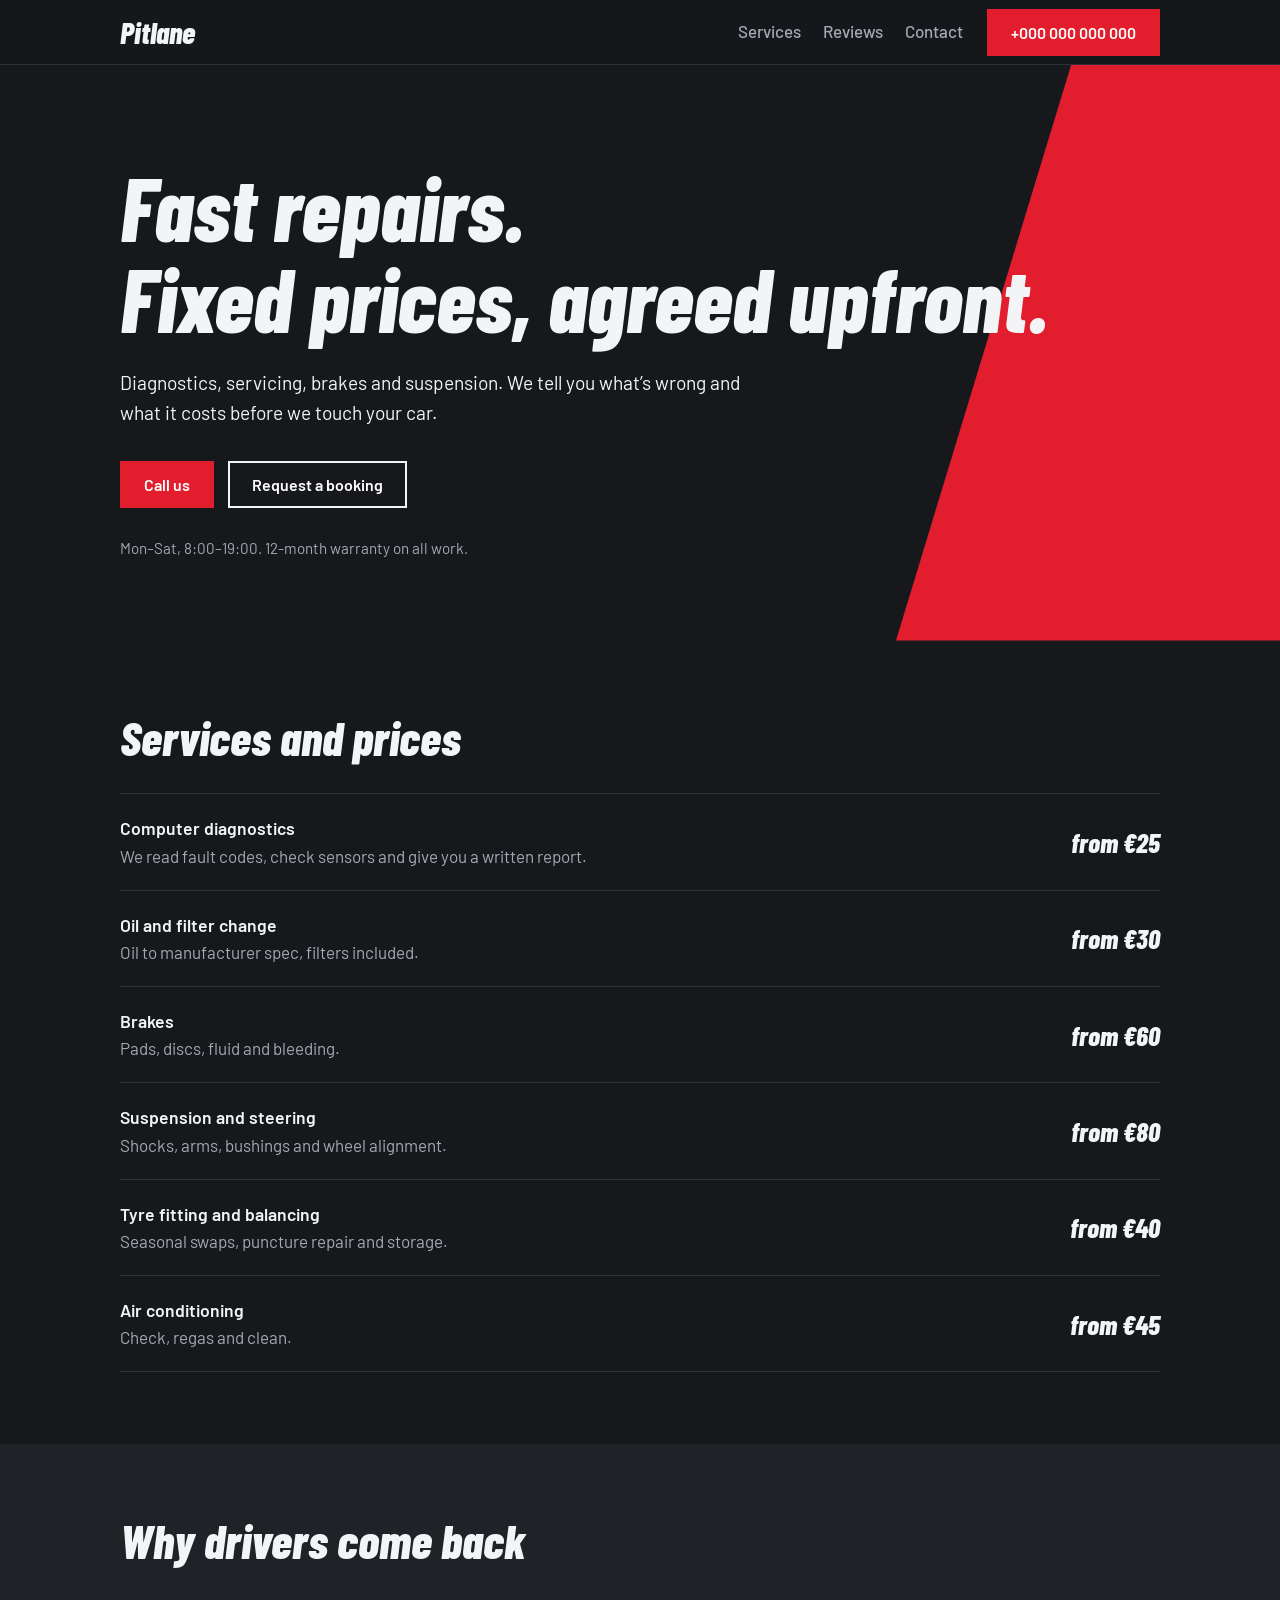
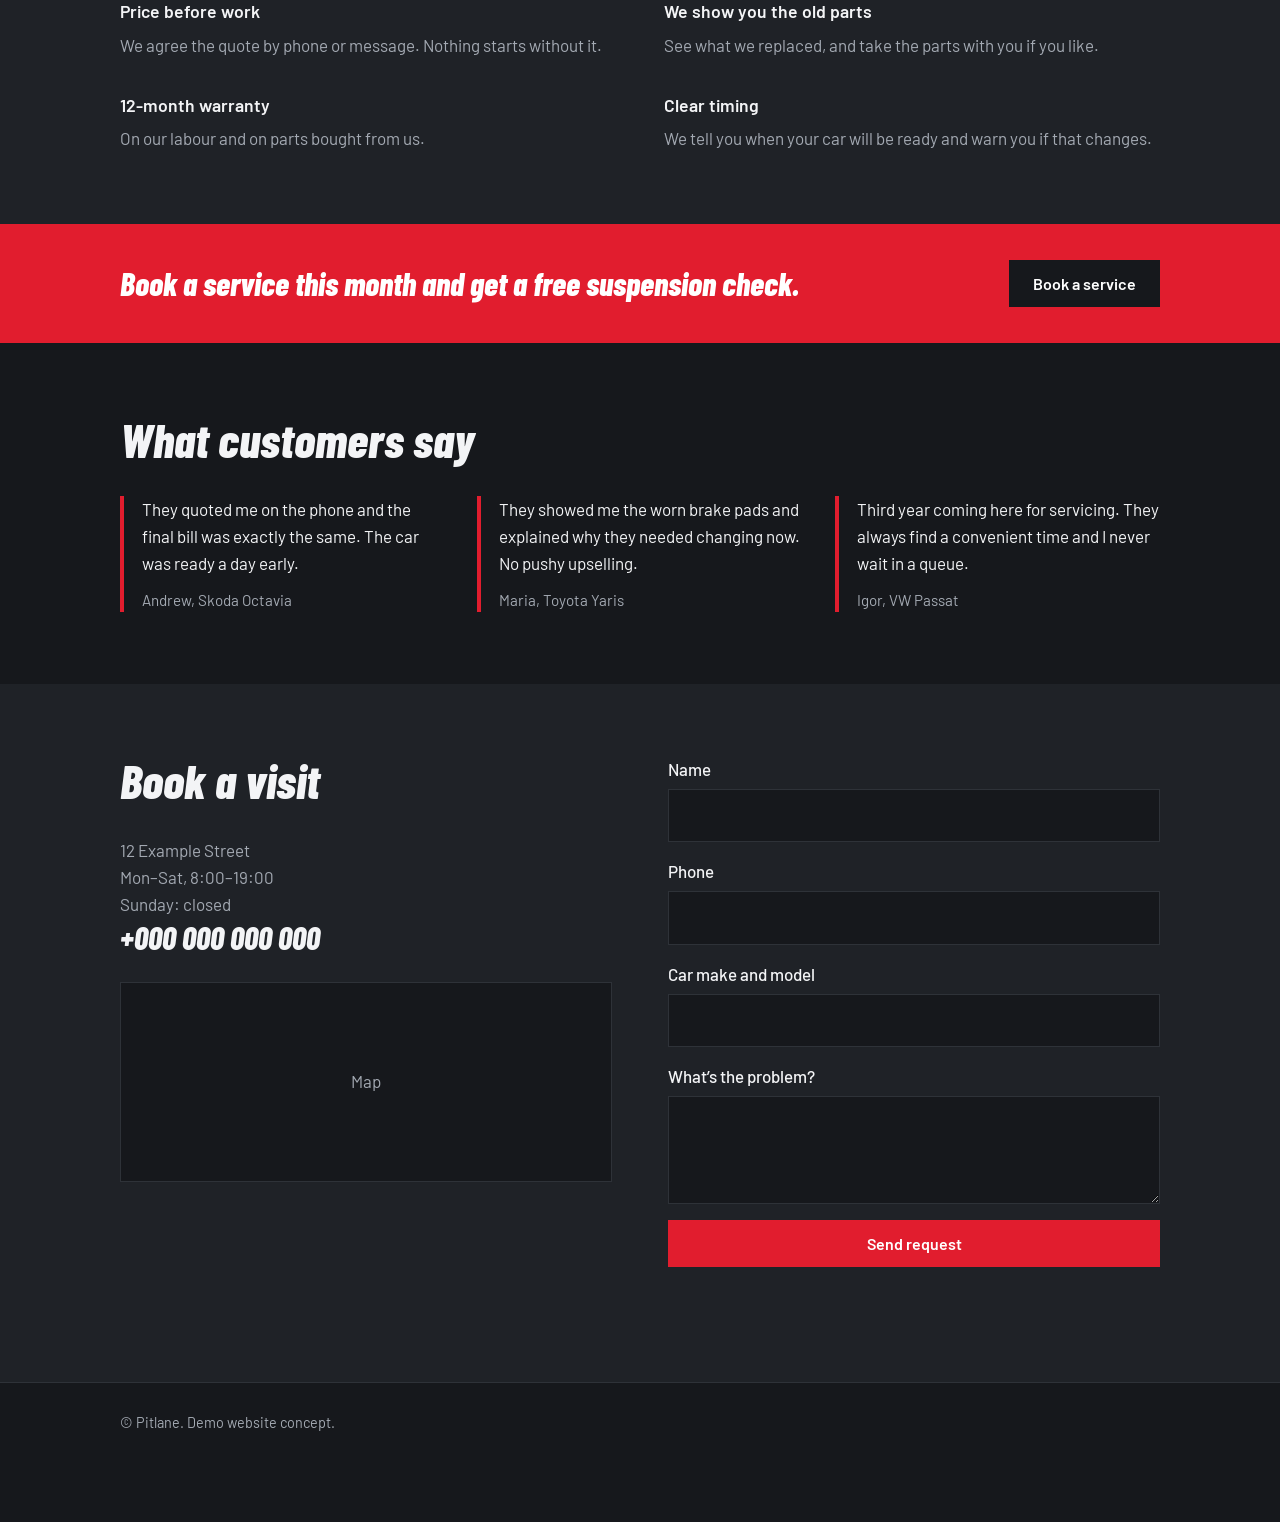
==== index.html @ 25bf28e7 "total" ====
<!DOCTYPE html>
<html lang="en">
<head>
<meta charset="utf-8">
<meta name="viewport" content="width=device-width, initial-scale=1">
<title>Pitlane: auto repair shop</title>
<meta name="description" content="Diagnostics, servicing, brakes and suspension. Fixed prices agreed before any work starts. Book by phone or online.">
<link rel="preconnect" href="https://fonts.googleapis.com">
<link rel="preconnect" href="https://fonts.gstatic.com" crossorigin>
<link href="https://fonts.googleapis.com/css2?family=Barlow+Condensed:ital,wght@1,800&family=Barlow:wght@400;500;600&display=swap" rel="stylesheet">
<link rel="stylesheet" href="style.css">
</head>
<body>

<header class="top">
  <div class="wrap bar">
    <a class="logo" href="#">Pitlane</a>
    <nav aria-label="Sections">
      <a href="#services">Services</a>
      <a href="#reviews">Reviews</a>
      <a href="#contact">Contact</a>
    </nav>
    <a class="btn btn-red" href="tel:+000000000000">+000 000 000 000</a>
  </div>
</header>

<main>
  <section class="hero">
    <div class="wrap">
      <h1>Fast repairs.<br>Fixed prices, agreed upfront.</h1>
      <p class="lead">Diagnostics, servicing, brakes and suspension. We tell you what’s wrong and what it costs before we touch your car.</p>
      <div class="actions">
        <a class="btn btn-red" href="tel:+000000000000">Call us</a>
        <a class="btn btn-line" href="#contact">Request a booking</a>
      </div>
      <p class="meta">Mon–Sat, 8:00–19:00. 12-month warranty on all work.</p>
    </div>
  </section>

  <section class="sec" id="services">
    <div class="wrap">
      <h2>Services and prices</h2>
      <ul class="prices">
        <li><div><h3>Computer diagnostics</h3><p>We read fault codes, check sensors and give you a written report.</p></div><span>from €25</span></li>
        <li><div><h3>Oil and filter change</h3><p>Oil to manufacturer spec, filters included.</p></div><span>from €30</span></li>
        <li><div><h3>Brakes</h3><p>Pads, discs, fluid and bleeding.</p></div><span>from €60</span></li>
        <li><div><h3>Suspension and steering</h3><p>Shocks, arms, bushings and wheel alignment.</p></div><span>from €80</span></li>
        <li><div><h3>Tyre fitting and balancing</h3><p>Seasonal swaps, puncture repair and storage.</p></div><span>from €40</span></li>
        <li><div><h3>Air conditioning</h3><p>Check, regas and clean.</p></div><span>from €45</span></li>
      </ul>
    </div>
  </section>

  <section class="sec alt">
    <div class="wrap">
      <h2>Why drivers come back</h2>
      <div class="why">
        <div><h3>Price before work</h3><p>We agree the quote by phone or message. Nothing starts without it.</p></div>
        <div><h3>We show you the old parts</h3><p>See what we replaced, and take the parts with you if you like.</p></div>
        <div><h3>12-month warranty</h3><p>On our labour and on parts bought from us.</p></div>
        <div><h3>Clear timing</h3><p>We tell you when your car will be ready and warn you if that changes.</p></div>
      </div>
    </div>
  </section>

  <section class="promo">
    <div class="wrap">
      <p>Book a service this month and get a free suspension check.</p>
      <a class="btn btn-dark" href="#contact">Book a service</a>
    </div>
  </section>

  <section class="sec" id="reviews">
    <div class="wrap">
      <h2>What customers say</h2>
      <!-- For a real client, replace with genuine Google reviews -->
      <div class="reviews">
        <blockquote><p>They quoted me on the phone and the final bill was exactly the same. The car was ready a day early.</p><footer>Andrew, Skoda Octavia</footer></blockquote>
        <blockquote><p>They showed me the worn brake pads and explained why they needed changing now. No pushy upselling.</p><footer>Maria, Toyota Yaris</footer></blockquote>
        <blockquote><p>Third year coming here for servicing. They always find a convenient time and I never wait in a queue.</p><footer>Igor, VW Passat</footer></blockquote>
      </div>
    </div>
  </section>

  <section class="sec alt" id="contact">
    <div class="wrap contact">
      <div>
        <h2>Book a visit</h2>
        <p>12 Example Street<br>Mon–Sat, 8:00–19:00<br>Sunday: closed</p>
        <p><a class="phone" href="tel:+000000000000">+000 000 000 000</a></p>
        <!-- For a real client, paste the Google Maps iframe here -->
        <div class="map" role="img" aria-label="Map placeholder">Map</div>
      </div>
      <form id="lead" novalidate>
        <label>Name<input name="name" autocomplete="name" required></label>
        <label>Phone<input name="phone" type="tel" autocomplete="tel" required></label>
        <label>Car make and model<input name="car"></label>
        <label>What’s the problem?<textarea name="message" rows="3"></textarea></label>
        <input class="hp" name="website" tabindex="-1" autocomplete="off" aria-hidden="true">
        <button class="btn btn-red" type="submit">Send request</button>
        <p id="note" role="status" aria-live="polite"></p>
      </form>
    </div>
  </section>
</main>

<footer class="foot"><div class="wrap">© Pitlane. Demo website concept.</div></footer>
<a class="callbar" href="tel:+000000000000">Call us</a>

<script src="script.js"></script>
</body>
</html>
---- style.css ----
:root{--bg:#16181c;--panel:#1f2227;--line:#2e3238;--text:#f3f4f6;--muted:#a3a9b2;--red:#e11d2e;color-scheme:dark}
*{box-sizing:border-box;margin:0}
html{scroll-behavior:smooth;scroll-padding-top:72px}
body{background:var(--bg);color:var(--text);font:400 17px/1.6 Barlow,system-ui,sans-serif;padding-bottom:60px}
a{color:inherit}
:focus-visible{outline:3px solid var(--red);outline-offset:2px}
.wrap{max-width:1080px;margin:0 auto;padding:0 20px}
h1,h2,.logo{font-family:"Barlow Condensed","Arial Narrow",sans-serif;font-style:italic;font-weight:800;line-height:1.02}
h2{font-size:clamp(2rem,5vw,3rem);margin-bottom:32px}
h3{font-size:1.1rem;font-weight:600}
p{color:var(--muted)}

/* Шапка */
.top{position:sticky;top:0;z-index:10;background:rgba(22,24,28,.94);border-bottom:1px solid var(--line);backdrop-filter:blur(8px)}
.bar{display:flex;align-items:center;gap:24px;height:64px}
.logo{font-size:1.9rem;text-decoration:none;margin-right:auto}
nav{display:flex;gap:22px}
nav a{text-decoration:none;color:var(--muted);font-weight:500}
nav a:hover{color:var(--text)}

/* Кнопки */
.btn{display:inline-block;padding:12px 22px;border:2px solid transparent;font:600 1rem Barlow,sans-serif;text-decoration:none;cursor:pointer;color:#fff}
.btn-red{background:var(--red)}
.btn-red:hover{background:#c1121f}
.btn-line{border-color:var(--text)}
.btn-line:hover{background:var(--text);color:var(--bg)}
.btn-dark{background:var(--bg)}

/* Главный экран */
.hero{position:relative;overflow:hidden;padding:96px 0 80px}
.hero::after{content:"";position:absolute;top:0;right:-6%;bottom:0;width:36%;background:var(--red);clip-path:polygon(38% 0,100% 0,100% 100%,0 100%)}
.hero .wrap{position:relative;z-index:1}
.hero h1{font-size:clamp(2.8rem,8vw,5.6rem);max-width:11em;animation:slide .6s ease-out}
.lead{font-size:1.2rem;max-width:34em;margin:24px 0 32px;color:var(--text)}
.actions{display:flex;flex-wrap:wrap;gap:14px}
.meta{margin-top:28px;font-size:.95rem}
@keyframes slide{from{opacity:0;transform:translateX(-32px)}to{opacity:1;transform:none}}

/* Секции */
.sec{padding:72px 0}
.alt{background:var(--panel)}

/* Цены */
.prices{list-style:none;padding:0;border-top:1px solid var(--line)}
.prices li{display:flex;justify-content:space-between;align-items:center;gap:20px;padding:20px 0;border-bottom:1px solid var(--line)}
.prices span{font:italic 800 1.7rem "Barlow Condensed",sans-serif;white-space:nowrap}

/* Почему мы */
.why{display:grid;grid-template-columns:repeat(2,1fr);gap:32px 48px}
.why h3{margin-bottom:6px}

/* Акция */
.promo{background:var(--red);padding:36px 0}
.promo .wrap{display:flex;flex-wrap:wrap;align-items:center;justify-content:space-between;gap:20px}
.promo p{color:#fff;font:italic 800 clamp(1.4rem,3vw,2rem)/1.15 "Barlow Condensed",sans-serif;max-width:26em}

/* Отзывы */
.reviews{display:grid;grid-template-columns:repeat(3,1fr);gap:32px}
blockquote{border-left:4px solid var(--red);padding-left:18px}
blockquote p{color:var(--text)}
blockquote footer{margin-top:10px;color:var(--muted);font-size:.95rem}

/* Контакты и форма */
.contact{display:grid;grid-template-columns:1fr 1fr;gap:56px}
.phone{font:italic 800 2rem "Barlow Condensed",sans-serif;text-decoration:none;color:var(--text)}
.map{margin-top:24px;height:200px;background:var(--bg);border:1px solid var(--line);display:grid;place-items:center;color:var(--muted)}
form{display:grid;gap:16px}
label{display:grid;gap:6px;font-weight:500}
input,textarea{width:100%;padding:12px;background:var(--bg);border:1px solid var(--line);color:var(--text);font:inherit}
input:focus,textarea:focus{border-color:var(--red)}
.hp{position:absolute;left:-9999px}
#note{min-height:1.6em}
.foot{padding:28px 0;border-top:1px solid var(--line);font-size:.9rem;color:var(--muted)}

/* Кнопка звонка на телефоне */
.callbar{display:none}

@media (max-width:760px){
  nav{display:none}
  .hero{padding:64px 0 56px}
  .hero::after{width:12%}
  .hero .wrap{padding-right:14%}
  .why,.reviews,.contact{grid-template-columns:1fr}
  .contact{gap:40px}
  .callbar{display:block;position:fixed;left:0;right:0;bottom:0;z-index:20;padding:16px 16px calc(16px + env(safe-area-inset-bottom,0px));background:var(--red);color:#fff;text-align:center;font-weight:600;text-decoration:none}
}
@media (prefers-reduced-motion:reduce){.hero h1{animation:none}html{scroll-behavior:auto}}
img,iframe{max-width:100%}

/* Tablet */
@media (min-width:761px) and (max-width:1024px){
  nav{gap:16px}
  .hero::after{width:30%}
  .reviews{grid-template-columns:repeat(2,1fr)}
  .reviews blockquote:last-child{grid-column:1/-1}
  .contact{gap:32px}
}

/* Small phones */
@media (max-width:760px){
  .bar{gap:12px}
  .bar .btn{padding:10px 14px;font-size:.95rem}
  .prices span{font-size:1.4rem}
}
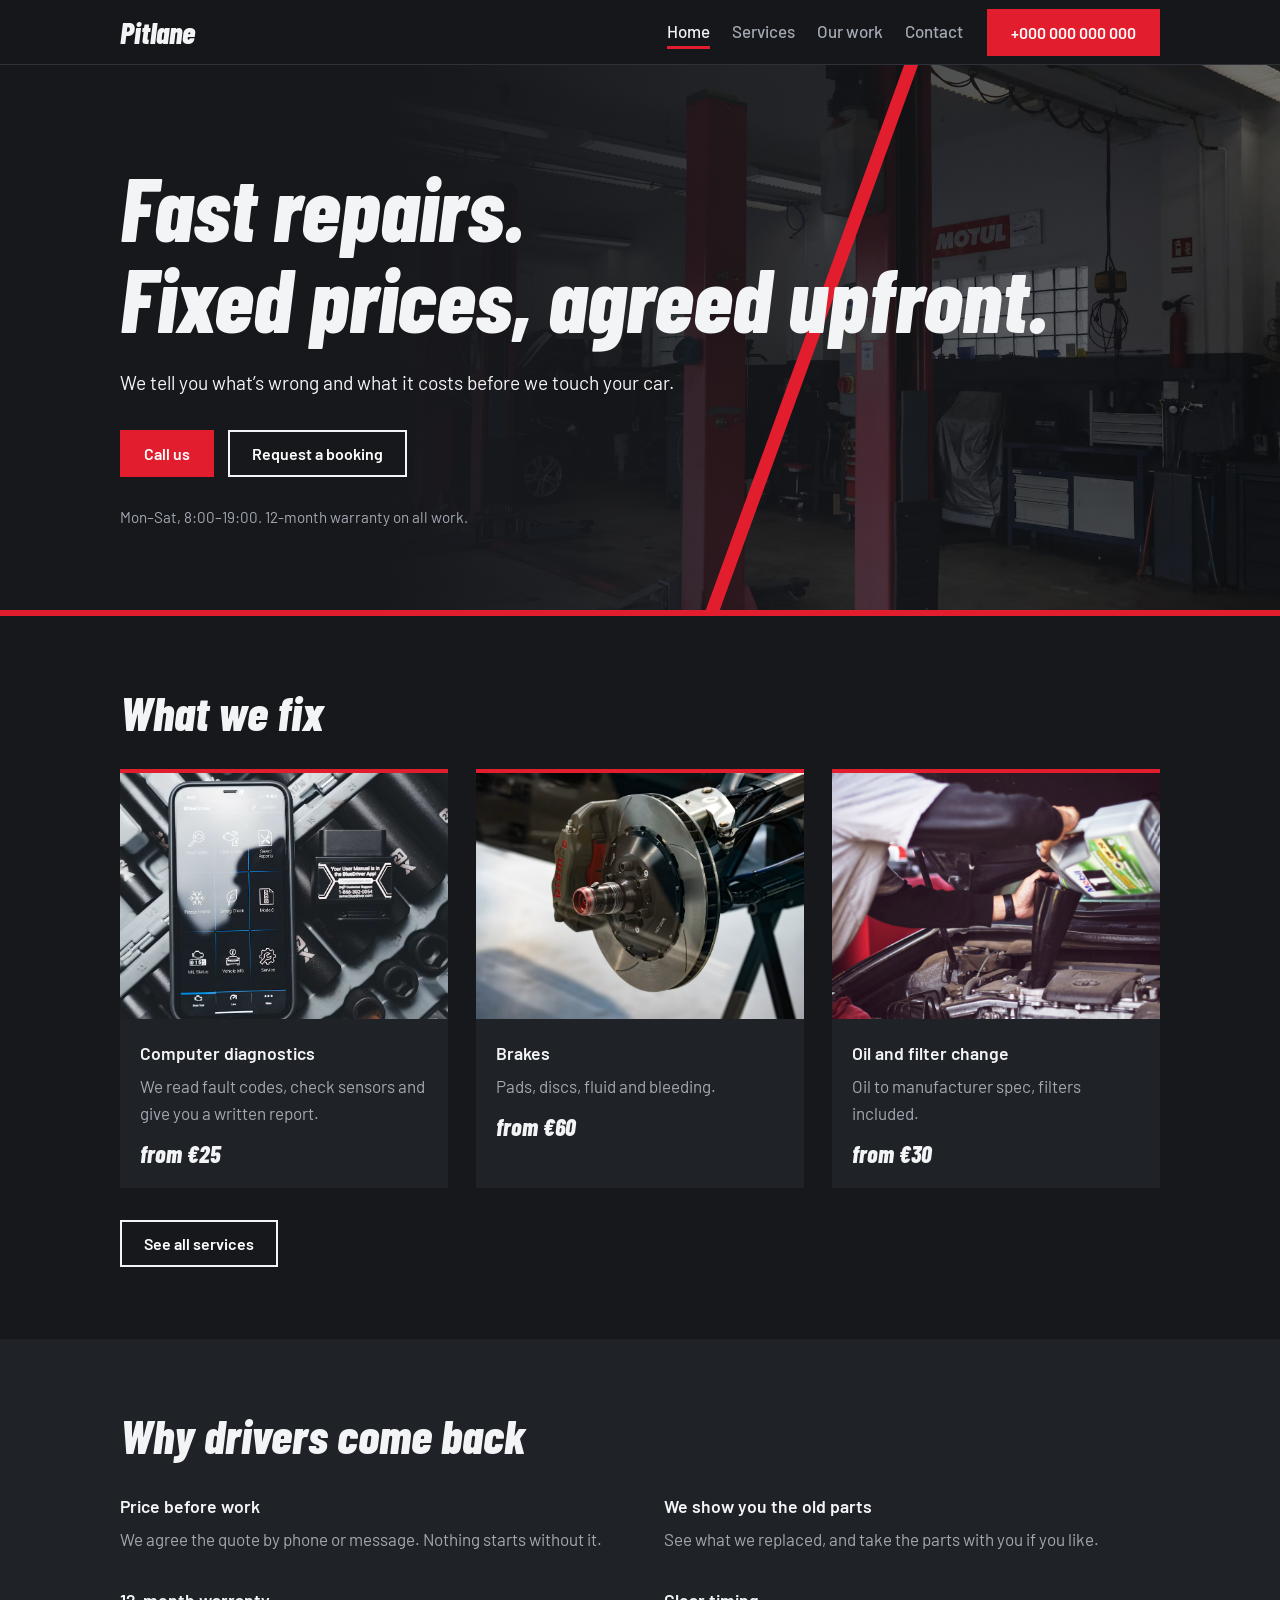
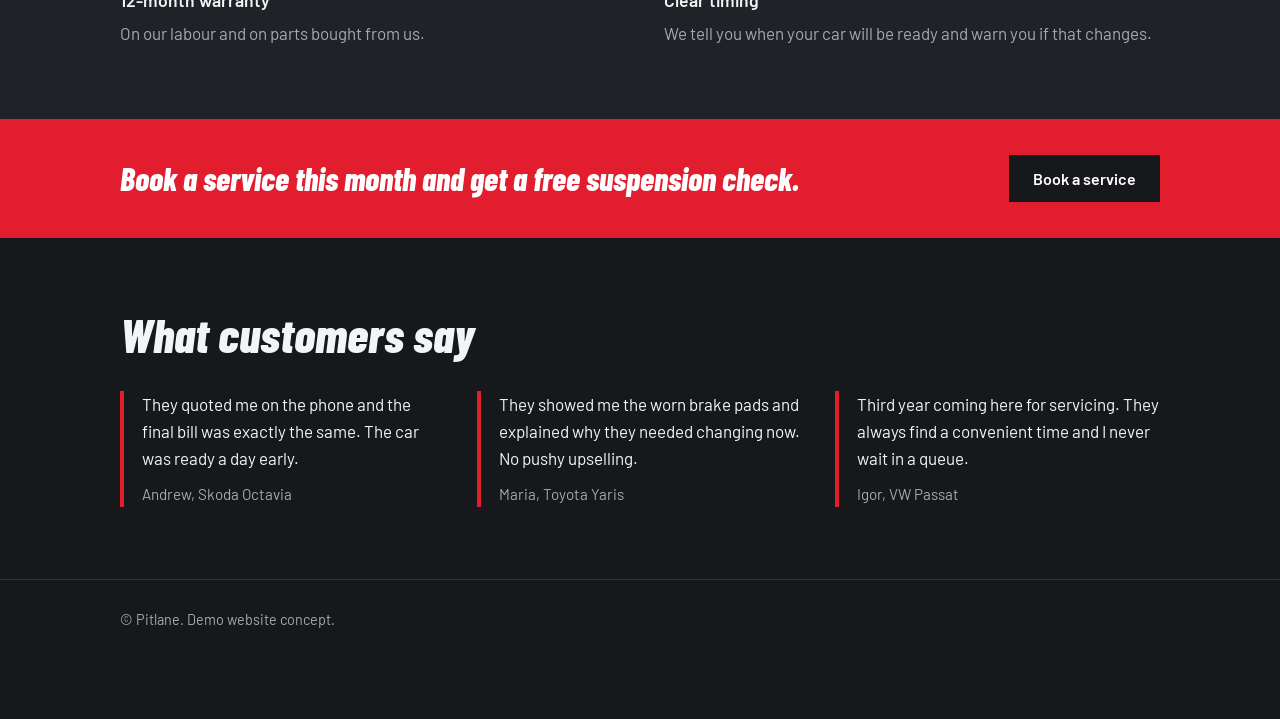
==== commit c4be259a: "total" ====
--- a/index.html
+++ b/index.html
@@ -4,7 +4,7 @@
 <meta charset="utf-8">
 <meta name="viewport" content="width=device-width, initial-scale=1">
 <title>Pitlane: auto repair shop</title>
-<meta name="description" content="Diagnostics, servicing, brakes and suspension. Fixed prices agreed before any work starts. Book by phone or online.">
+<meta name="description" content="Diagnostics, servicing, brakes and suspension. Fixed prices agreed before any work starts.">
 <link rel="preconnect" href="https://fonts.googleapis.com">
 <link rel="preconnect" href="https://fonts.gstatic.com" crossorigin>
 <link href="https://fonts.googleapis.com/css2?family=Barlow+Condensed:ital,wght@1,800&family=Barlow:wght@400;500;600&display=swap" rel="stylesheet">
@@ -14,11 +14,12 @@
 
 <header class="top">
   <div class="wrap bar">
-    <a class="logo" href="#">Pitlane</a>
-    <nav aria-label="Sections">
-      <a href="#services">Services</a>
-      <a href="#reviews">Reviews</a>
-      <a href="#contact">Contact</a>
+    <a class="logo" href="index.html">Pitlane</a>
+    <nav aria-label="Main">
+      <a href="index.html" aria-current="page">Home</a>
+      <a href="services.html">Services</a>
+      <a href="gallery.html">Our work</a>
+      <a href="contact.html">Contact</a>
     </nav>
     <a class="btn btn-red" href="tel:+000000000000">+000 000 000 000</a>
   </div>
@@ -28,26 +29,33 @@
   <section class="hero">
     <div class="wrap">
       <h1>Fast repairs.<br>Fixed prices, agreed upfront.</h1>
-      <p class="lead">Diagnostics, servicing, brakes and suspension. We tell you what’s wrong and what it costs before we touch your car.</p>
+      <p class="lead">We tell you what’s wrong and what it costs before we touch your car.</p>
       <div class="actions">
         <a class="btn btn-red" href="tel:+000000000000">Call us</a>
-        <a class="btn btn-line" href="#contact">Request a booking</a>
+        <a class="btn btn-line" href="contact.html">Request a booking</a>
       </div>
       <p class="meta">Mon–Sat, 8:00–19:00. 12-month warranty on all work.</p>
     </div>
   </section>
 
-  <section class="sec" id="services">
+  <section class="sec">
     <div class="wrap">
-      <h2>Services and prices</h2>
-      <ul class="prices">
-        <li><div><h3>Computer diagnostics</h3><p>We read fault codes, check sensors and give you a written report.</p></div><span>from €25</span></li>
-        <li><div><h3>Oil and filter change</h3><p>Oil to manufacturer spec, filters included.</p></div><span>from €30</span></li>
-        <li><div><h3>Brakes</h3><p>Pads, discs, fluid and bleeding.</p></div><span>from €60</span></li>
-        <li><div><h3>Suspension and steering</h3><p>Shocks, arms, bushings and wheel alignment.</p></div><span>from €80</span></li>
-        <li><div><h3>Tyre fitting and balancing</h3><p>Seasonal swaps, puncture repair and storage.</p></div><span>from €40</span></li>
-        <li><div><h3>Air conditioning</h3><p>Check, regas and clean.</p></div><span>from €45</span></li>
-      </ul>
+      <h2>What we fix</h2>
+      <div class="cards">
+        <article class="card">
+          <img class="photo" src="images/service-diagnostics.jpg" alt="Mechanic running computer diagnostics" loading="lazy">
+          <div><h3>Computer diagnostics</h3><p>We read fault codes, check sensors and give you a written report.</p><p class="from">from €25</p></div>
+        </article>
+        <article class="card">
+          <img class="photo" src="images/service-brakes.jpg" alt="Brake disc and pads" loading="lazy">
+          <div><h3>Brakes</h3><p>Pads, discs, fluid and bleeding.</p><p class="from">from €60</p></div>
+        </article>
+        <article class="card">
+          <img class="photo" src="images/service-oil.jpg" alt="Oil change in progress" loading="lazy">
+          <div><h3>Oil and filter change</h3><p>Oil to manufacturer spec, filters included.</p><p class="from">from €30</p></div>
+        </article>
+      </div>
+      <p class="more"><a class="btn btn-line" href="services.html">See all services</a></p>
     </div>
   </section>
 
@@ -66,11 +74,11 @@
   <section class="promo">
     <div class="wrap">
       <p>Book a service this month and get a free suspension check.</p>
-      <a class="btn btn-dark" href="#contact">Book a service</a>
+      <a class="btn btn-dark" href="contact.html">Book a service</a>
     </div>
   </section>
 
-  <section class="sec" id="reviews">
+  <section class="sec">
     <div class="wrap">
       <h2>What customers say</h2>
       <!-- For a real client, replace with genuine Google reviews -->
@@ -81,32 +89,9 @@
       </div>
     </div>
   </section>
-
-  <section class="sec alt" id="contact">
-    <div class="wrap contact">
-      <div>
-        <h2>Book a visit</h2>
-        <p>12 Example Street<br>Mon–Sat, 8:00–19:00<br>Sunday: closed</p>
-        <p><a class="phone" href="tel:+000000000000">+000 000 000 000</a></p>
-        <!-- For a real client, paste the Google Maps iframe here -->
-        <div class="map" role="img" aria-label="Map placeholder">Map</div>
-      </div>
-      <form id="lead" novalidate>
-        <label>Name<input name="name" autocomplete="name" required></label>
-        <label>Phone<input name="phone" type="tel" autocomplete="tel" required></label>
-        <label>Car make and model<input name="car"></label>
-        <label>What’s the problem?<textarea name="message" rows="3"></textarea></label>
-        <input class="hp" name="website" tabindex="-1" autocomplete="off" aria-hidden="true">
-        <button class="btn btn-red" type="submit">Send request</button>
-        <p id="note" role="status" aria-live="polite"></p>
-      </form>
-    </div>
-  </section>
 </main>
 
 <footer class="foot"><div class="wrap">© Pitlane. Demo website concept.</div></footer>
 <a class="callbar" href="tel:+000000000000">Call us</a>
-
-<script src="script.js"></script>
 </body>
 </html>
--- a/style.css
+++ b/style.css
@@ -101,4 +101,45 @@
   .bar{gap:12px}
   .bar .btn{padding:10px 14px;font-size:.95rem}
   .prices span{font-size:1.4rem}
+}
+/* ===== Multi-page and photos ===== */
+nav a[aria-current="page"]{color:var(--text);box-shadow:0 3px 0 var(--red)}
+nav a{white-space:nowrap}
+
+.hero{background:linear-gradient(90deg,var(--bg) 30%,rgba(22,24,28,.5)),url(images/hero.jpg) center/cover;border-bottom:6px solid var(--red)}
+.hero::after{left:auto;right:36%;width:14px;clip-path:none;transform:skewX(-20deg)}
+
+.page-head{padding:64px 0 28px;border-bottom:1px solid var(--line)}
+.page-head h1{font-size:clamp(2.4rem,6vw,4rem);margin-bottom:14px}
+.page-head p{max-width:36em;font-size:1.1rem}
+
+.photo{display:block;width:100%;aspect-ratio:4/3;object-fit:cover;background:var(--panel)}
+.from{margin-top:12px;font:italic 800 1.5rem "Barlow Condensed",sans-serif;color:var(--text)}
+.more{margin-top:32px}
+
+.cards{display:grid;grid-template-columns:repeat(3,1fr);gap:28px}
+.card{background:var(--panel);border-top:4px solid var(--red)}
+.card div{padding:20px}
+.card h3{margin-bottom:6px}
+
+.svc{display:grid;grid-template-columns:5fr 7fr;gap:40px;align-items:center;padding:36px 0;border-bottom:1px solid var(--line)}
+article.svc:nth-of-type(even) .photo{order:2}
+.svc h2{font-size:2rem;margin-bottom:10px}
+.svc .btn{margin-top:16px}
+
+.gallery{display:grid;grid-template-columns:repeat(3,1fr);gap:20px;margin-top:36px}
+.gallery figcaption{padding-top:10px;color:var(--muted);font-size:.95rem}
+
+@media (max-width:1024px){
+  .cards,.gallery{grid-template-columns:repeat(2,1fr)}
+}
+@media (max-width:760px){
+  .bar{flex-wrap:wrap;height:auto;min-height:64px;padding-top:12px}
+  nav{display:flex;order:3;width:100%;gap:20px;overflow-x:auto;padding-bottom:12px}
+  .hero{background:linear-gradient(rgba(22,24,28,.8),rgba(22,24,28,.8)),url(images/hero.jpg) center/cover}
+  .hero::after{display:none}
+  .hero .wrap{padding-right:20px}
+  .cards,.gallery{grid-template-columns:1fr}
+  .svc{grid-template-columns:1fr;gap:20px}
+  article.svc:nth-of-type(even) .photo{order:0}
 }
